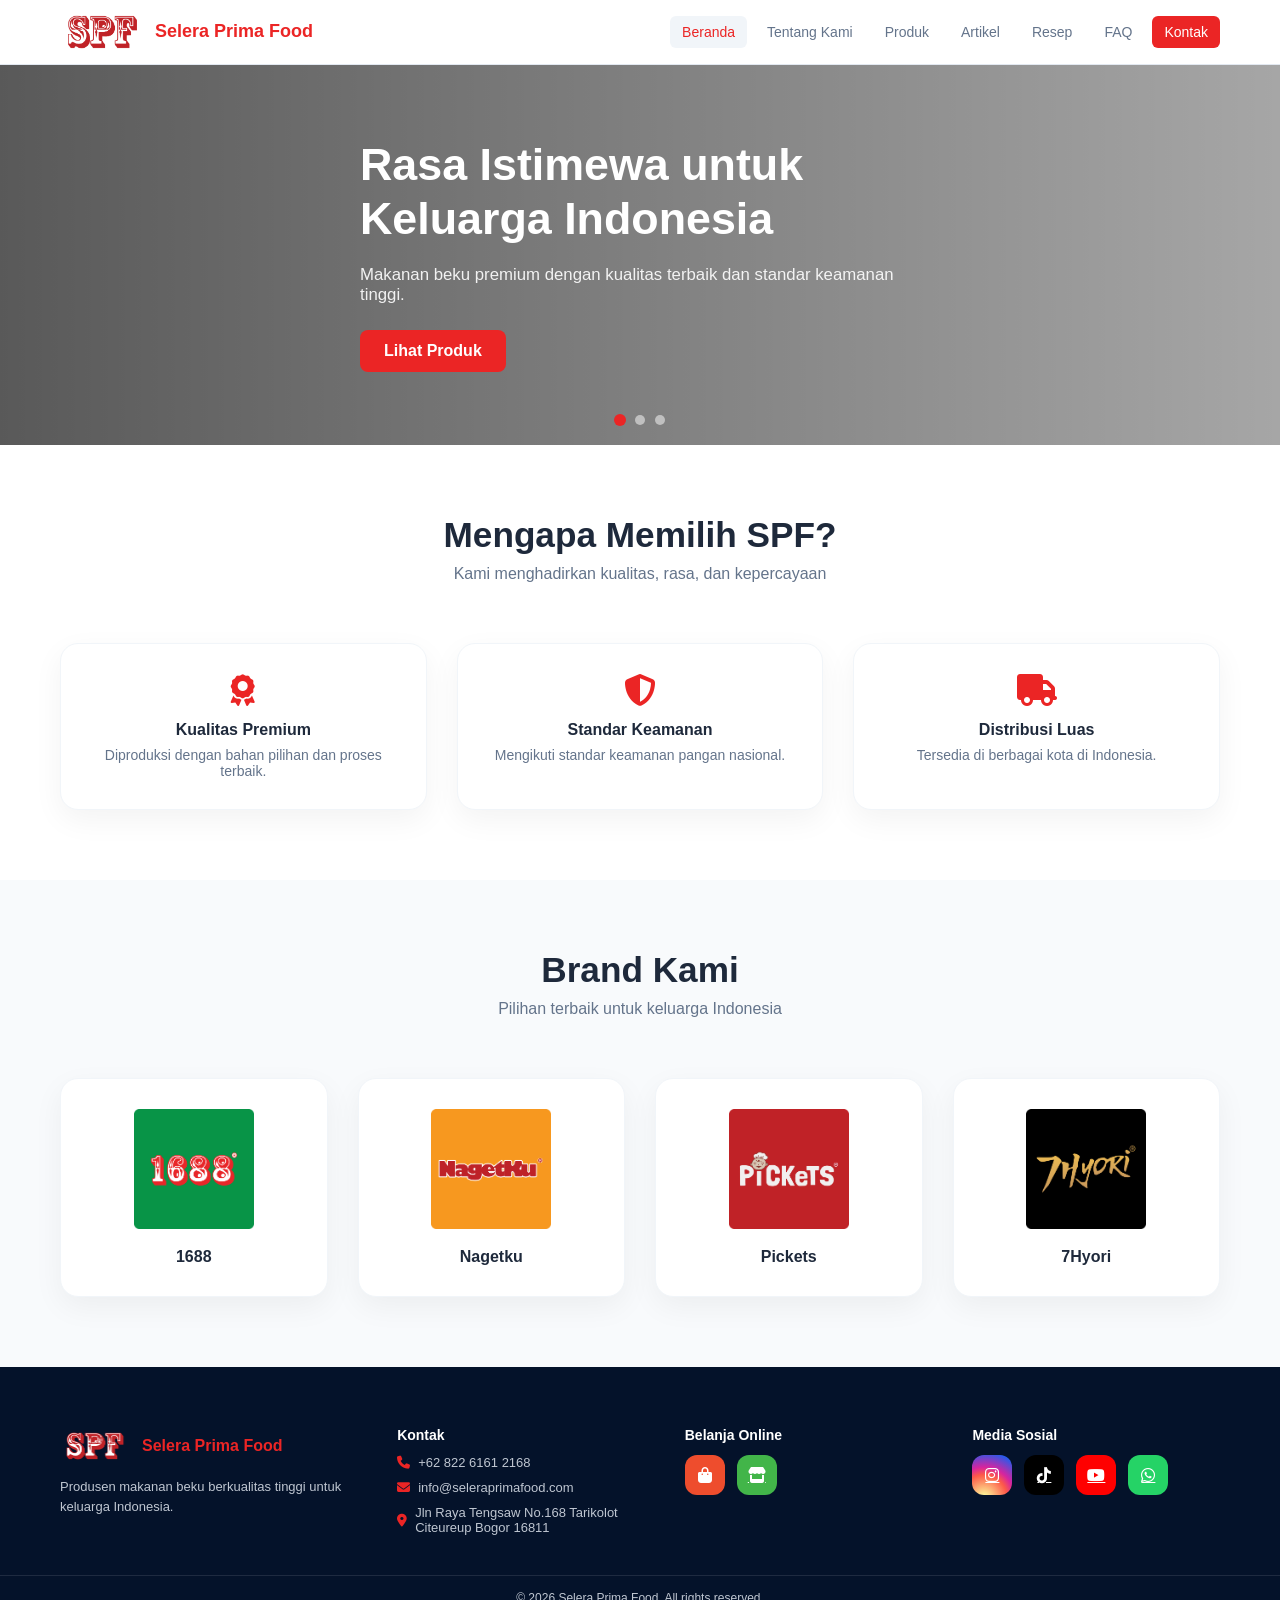
==== index.html @ e2262077 "fix index page" ====
<!DOCTYPE html>
<html lang="id">
<head>
<meta charset="UTF-8">
<meta name="viewport" content="width=device-width, initial-scale=1.0">
<title>Selera Prima Food - Beranda</title>

<link rel="stylesheet" href="asset/style.css">
<link rel="stylesheet" href="https://cdnjs.cloudflare.com/ajax/libs/font-awesome/6.5.0/css/all.min.css">
</head>

<body>

<!-- HEADER -->
<header class="header">
  <div class="container nav-container">

    <a href="beranda.html" class="brand">
      <img src="images/LOGO SPF.png" width="85">
      <span class="brand-text">Selera Prima Food</span>
    </a>

    <nav class="desktop-nav">
      <a href="beranda.html" class="nav-link active">Beranda</a>
      <a href="tentang-kami.html" class="nav-link">Tentang Kami</a>
      <a href="produk.html" class="nav-link">Produk</a>
      <a href="artikel.html" class="nav-link">Artikel</a>
      <a href="resep.html" class="nav-link">Resep</a>
      <a href="faq.html" class="nav-link">FAQ</a>
      <a href="kontak.html" class="nav-link btn-contact">Kontak</a>
    </nav>

  </div>
</header>

<!-- HERO -->
<section class="hero-slider" style="height:35vh; min-height:380px;">
  <div class="slide active" style="background-image:url('images/KELUARGA.png')">
    <div class="hero-content container">
      <h1>Rasa Istimewa untuk Keluarga Indonesia</h1>
      <p>Makanan beku premium dengan kualitas terbaik dan standar keamanan tinggi.</p>
      <a href="produk.html" class="hero-btn">Lihat Produk</a>
    </div>
  </div>

  <div class="slide" style="background-image:url('images/slice.jpeg')">
    <div class="hero-content container">
      <h1>Kualitas Terbaik & Terpercaya</h1>
      <p>Diproduksi dengan standar keamanan pangan terbaik.</p>
      <a href="produk.html" class="hero-btn">Lihat Produk</a>
    </div>
  </div>

  <div class="slide" style="background-image:url('images/1.png')">
    <div class="hero-content container">
      <h1>Kualitas Terbaik & Terpercaya</h1>
      <p>Diproduksi dengan standar keamanan pangan terbaik.</p>
      <a href="produk.html" class="hero-btn">Lihat Produk</a>
    </div>
  </div>

  <div class="slider-dots">
    <span class="dot active"></span>
    <span class="dot"></span>
    <span class="dot"></span>
  </div>
</section>

<!-- KEUNGGULAN -->
<section class="section" style="background:white;">
  <div class="container">

    <div class="section-header">
      <h2>Mengapa Memilih SPF?</h2>
      <p>Kami menghadirkan kualitas, rasa, dan kepercayaan</p>
    </div>

    <div class="brand-grid">

      <div class="brand-card">
        <i class="fas fa-award fa-2x" style="color:#eb2525;margin-bottom:15px;"></i>
        <h4>Kualitas Premium</h4>
        <p style="font-size:14px;color:#64748b;">Diproduksi dengan bahan pilihan dan proses terbaik.</p>
      </div>

      <div class="brand-card">
        <i class="fas fa-shield-halved fa-2x" style="color:#eb2525;margin-bottom:15px;"></i>
        <h4>Standar Keamanan</h4>
        <p style="font-size:14px;color:#64748b;">Mengikuti standar keamanan pangan nasional.</p>
      </div>

      <div class="brand-card">
        <i class="fas fa-truck fa-2x" style="color:#eb2525;margin-bottom:15px;"></i>
        <h4>Distribusi Luas</h4>
        <p style="font-size:14px;color:#64748b;">Tersedia di berbagai kota di Indonesia.</p>
      </div>

    </div>
  </div>
</section>

<!-- BRAND -->
<section class="section">
  <div class="container">

    <div class="section-header">
      <h2>Brand Kami</h2>
      <p>Pilihan terbaik untuk keluarga Indonesia</p>
    </div>

    <div class="brand-grid">

      <div class="brand-card">
        <img src="images/LOGO BRAND-01.png">
        <h4>1688</h4>
      </div>

      <div class="brand-card">
        <img src="images/LOGO BRAND-02.png">
        <h4>Nagetku</h4>
      </div>

      <div class="brand-card">
        <img src="images/LOGO BRAND-03.png">
        <h4>Pickets</h4>
      </div>

      <div class="brand-card">
        <img src="images/LOGO BRAND-04.png">
        <h4>7Hyori</h4>
      </div>

    </div>
  </div>
</section>

<!-- FOOTER -->
<footer class="main-footer">
  <div class="container footer-grid">

    <div>
      <div class="footer-brand">
        <img src="images/LOGO SPF.png" class="footer-logo">
        <h3 class="footer-title">Selera Prima Food</h3>
      </div>
      <p class="footer-desc">
        Produsen makanan beku berkualitas tinggi untuk keluarga Indonesia.
      </p>
    </div>

    <div>
  <h4>Kontak</h4>
  <div class="footer-links">

    <a href="tel:+6282261612168" class="contact-item">
      <i class="fas fa-phone"></i>
      <span>+62 822 6161 2168</span>
    </a>

    <a href="mailto:info@seleraprimafood.com" class="contact-item">
      <i class="fas fa-envelope"></i>
      <span>info@seleraprimafood.com</span>
    </a>

    <a href="https://www.google.com/maps/search/?api=1&query=Jln+Raya+Tengsaw+No.168+Tarikolot+Citeureup+Bogor+16811"
       target="_blank"
       class="contact-item">
      <i class="fas fa-location-dot"></i>
      <span>Jln Raya Tengsaw No.168 Tarikolot Citeureup Bogor 16811</span>
    </a>

  </div>
</div>

    <div>
      <h4>Belanja Online</h4>
      <div class="footer-social">
        <a href="https://shopee.co.id/" target="_blank" class="ecommerce-icon shopee"><i class="fas fa-bag-shopping"></i></a>
        <a href="https://www.tokopedia.com/" target="_blank" class="ecommerce-icon tokopedia"><i class="fas fa-store"></i></a>
      </div>
    </div>

   <div>
  <h4>Media Sosial</h4>
  <div class="footer-social">

    <a href="https://www.instagram.com/seleraprimafood/" target="_blank" class="instagram">
      <i class="fab fa-instagram"></i>
    </a>

    <a href="https://www.tiktok.com/@selera.prima.food" target="_blank" class="tiktok">
      <i class="fab fa-tiktok"></i>
    </a>

    <a href="https://youtube.com/@seleraprimafood" target="_blank" class="youtube">
      <i class="fab fa-youtube"></i>
    </a>

    <a href="https://wa.me/6282261612168" target="_blank" class="whatsapp-icon">
      <i class="fab fa-whatsapp"></i>
    </a>

  </div>
</div> 

  </div>

  <div class="footer-bottom">
    © 2026 Selera Prima Food. All rights reserved.
  </div>
</footer>

<script src="js/slider.js"></script>
</body>
</html>
---- asset/style.css ----
/* =====================================================
   ROOT & RESET
===================================================== */

:root{
  --primary:#eb2525;
  --primary-dark:#c81e1e;
  --dark:#04122a;
  --text:#1e293b;
  --muted:#64748b;
  --light:#f1f5f9;
}

*{
  margin:0;
  padding:0;
  box-sizing:border-box;
  font-family:'Inter',sans-serif;
}

body{
  background:#ffffff;
  color:var(--text);
  overflow-x:hidden;
}

.container{
  max-width:1200px;
  margin:auto;
  padding:0 20px;
}

/* =====================================================
   HEADER
===================================================== */

.header{
  position:sticky;
  top:0;
  z-index:1000;
  background:#ffffff;
  border-bottom:1px solid #e2e8f0;
}

.nav-container{
  display:flex;
  align-items:center;
  justify-content:space-between;
  height:64px;
}

.brand{
  display:flex;
  align-items:center;
  gap:10px;
  text-decoration:none;
}

.brand-text{
  font-size:18px;
  font-weight:700;
  color:var(--primary);
}

.desktop-nav{
  display:flex;
  gap:8px;
  align-items:center;
}

.nav-link{
  text-decoration:none;
  font-size:14px;
  font-weight:500;
  color:var(--muted);
  padding:8px 12px;
  border-radius:6px;
  transition:.2s;
}

.nav-link:hover,
.nav-link.active{
  background:var(--light);
  color:var(--primary);
}

.btn-contact{
  background:var(--primary);
  color:#fff !important;
}

.btn-contact:hover{
  background:var(--primary-dark);
}

/* =====================================================
   HERO SLIDER
===================================================== */

.hero-slider{
  position:relative;
  height:60vh;
  min-height:420px;
  overflow:hidden;
}

.slide{
  position:absolute;
  inset:0;
  background-size:cover;
  background-position:center;
  display:flex;
  align-items:center;
  opacity:0;
  transition:opacity 1s ease-in-out;
}

.slide::before{
  content:"";
  position:absolute;
  inset:0;
  background:linear-gradient(
    to right,
    rgba(0,0,0,.65),
    rgba(0,0,0,.35)
  );
}

.slide.active{
  opacity:1;
  z-index:1;
}

.hero-content{
  position:relative;
  z-index:2;
  color:#fff;
  max-width:600px;
}

.hero-content h1{
  font-size:2.8rem;
  font-weight:800;
  margin-bottom:20px;
}

.hero-content p{
  font-size:1.05rem;
  opacity:.9;
  margin-bottom:25px;
}

.hero-btn{
  display:inline-block;
  background:var(--primary);
  color:white;
  padding:12px 24px;
  border-radius:8px;
  text-decoration:none;
  font-weight:600;
  transition:.3s;
}

.hero-btn:hover{
  background:var(--primary-dark);
  transform:translateY(-3px);
}

/* =====================================================
   STATS
===================================================== */

.stats{
  margin-top:-40px;
  padding-bottom:60px;
}

.stats-grid{
  display:grid;
  gap:30px;
  grid-template-columns:repeat(auto-fit,minmax(220px,1fr));
}

.stat-card{
  background:white;
  padding:35px;
  border-radius:18px;
  text-align:center;
  box-shadow:0 20px 50px rgba(0,0,0,.08);
  transition:.4s;
}

.stat-card:hover{
  transform:translateY(-10px);
}

.stat-value{
  font-size:2.3rem;
  font-weight:800;
  color:var(--primary);
}

.stat-label{
  font-size:14px;
  color:var(--muted);
}

/* =====================================================
   BRAND SECTION
===================================================== */

.section{
  padding:100px 0;
  background:#f8fafc;
}

.section-header{
  text-align:center;
  margin-bottom:60px;
}

.section-header h2{
  font-size:2.2rem;
  margin-bottom:10px;
}

.section-header p{
  color:var(--muted);
}

.brand-grid{
  display:grid;
  gap:30px;
  grid-template-columns:repeat(auto-fit,minmax(220px,1fr));
}

.brand-card{
  background:white;
  padding:30px;
  border-radius:18px;
  text-align:center;
  box-shadow:0 10px 30px rgba(0,0,0,.05);
  transition:.4s;
}

.brand-card:hover{
  transform:translateY(-12px);
  box-shadow:0 30px 60px rgba(0,0,0,.1);
}

.brand-card img{
  max-width:120px;
  margin-bottom:15px;
  transition:.4s;
}

.brand-card:hover img{
  transform:scale(1.1);
}

/* =====================================================
   FOOTER
===================================================== */

.main-footer{
  background:var(--dark);
  color:#fff;
  padding:60px 0 20px;
}

.footer-grid{
  display:grid;
  grid-template-columns: 1.2fr 1fr 1fr 1fr;
  gap:40px;
}

@media(max-width:992px){
  .footer-grid{
    grid-template-columns:repeat(2,1fr);
  }
}

@media(max-width:600px){
  .footer-grid{
    grid-template-columns:1fr;
    text-align:center;
  }
}

.footer-brand{
  display:flex;
  align-items:center;
  gap:12px;
  margin-bottom:12px;
}

.footer-logo{
  width:70px;
}

.footer-title{
  font-size:16px;
  font-weight:700;
  color:var(--primary);
}

.footer-desc{
  font-size:13px;
  line-height:1.6;
  color:#bfc6d1; 
}

.main-footer h4{
  margin-bottom:12px;
  font-size:14px;
  font-weight:600;
}

.footer-links{
  display:flex;
  flex-direction:column;
  gap:10px;
  font-size:13px;
}

.contact-item{
  display:flex;
  align-items:center;
  gap:8px;
  color:#bfc6d1;
  text-decoration:none;
  transition:.3s;
}

.contact-item i{
  color:var(--primary);
}

.contact-item:hover{
  color:white;
  transform:translateX(5px);
}

/* SOCIAL */

.footer-social{
  display:flex;
  gap:12px;
}

.footer-social a{
  width:40px;
  height:40px;
  border-radius:12px;
  display:flex;
  align-items:center;
  justify-content:center;
  color:white;
  font-size:16px;
  transition:.3s;
}

.footer-social a:hover{
  transform:translateY(-4px) scale(1.08);
}

/* Brand Colors */
.instagram{
  background: radial-gradient(circle at 30% 107%, 
  #fdf497 0%, #fd5949 45%, 
  #d6249f 60%, #285AEB 90%);
}

.tiktok{
  background:#000;
}

.youtube{
  background:#FF0000;
}

.whatsapp-icon{
  background:#25D366;
}

.ecommerce-icon.shopee{
  background:#ee4d2d;
}

.ecommerce-icon.tokopedia{
  background:#42b549;
}

.footer-bottom{
  margin-top:40px;
  border-top:1px solid rgba(255,255,255,.1);
  padding-top:15px;
  text-align:center;
  font-size:12px;
  color:#bfc6d1;
}
/* =====================================================
   SOCIAL & ECOMMERCE
===================================================== */

.footer-social{
  display:flex;
  gap:12px;
  margin-top:8px;
}

.footer-social a{
  width:40px;
  height:40px;
  border-radius:12px;
  display:flex;
  align-items:center;
  justify-content:center;
  background:#0f2c5a;
  transition:.3s;
  color:white;
  font-size:16px;
}

/* WhatsApp Icon */
.footer-social .whatsapp-icon{
  background:#25D366;
}

.footer-social .whatsapp-icon:hover{
  background:#1ebe5d;
}

.footer-social a:hover{
  transform:translateY(-4px);
}


/* Ecommerce Specific */

.ecommerce-icon.shopee{
  background:#ee4d2d;
}

.ecommerce-icon.tokopedia{
  background:#42b549;
}


/* EXTRA POLISH */

.hero-content h1{
  line-height:1.2;
}

.brand-card p{
  margin-top:8px;
}

.section{
  padding:70px 0;
}

.brand-card{
  border:1px solid #f1f5f9;
}

.brand-card:hover{
  border:1px solid #eb2525;
}

.main-footer{
  margin-top:0;
}

/* SOCIAL BRAND COLORS */

.footer-social a{
  transition:.3s;
}

/* Instagram */
.footer-social a.instagram{
  background: radial-gradient(circle at 30% 107%, 
  #fdf497 0%, #fdf497 5%, 
  #fd5949 45%, 
  #d6249f 60%, 
  #285AEB 90%);
}

/* TikTok */
.footer-social a.tiktok{
  background:#000000;
}

/* YouTube */
.footer-social a.youtube{
  background:#FF0000;
}

/* Hover Effect */
.footer-social a:hover{
  transform:translateY(-4px) scale(1.08);
}
/* ================================
   PRODUCT PAGE FIX
================================ */

.product-grid{
  display:grid;
  gap:25px;
  grid-template-columns:repeat(auto-fit,minmax(250px,1fr));
}

.card{
  background:white;
  border-radius:18px;
  overflow:hidden;
  border:1px solid #e2e8f0;
  transition:.4s;
  box-shadow:0 8px 20px rgba(0,0,0,.05);
  display:flex;
  flex-direction:column;
}

.card:hover{
  transform:translateY(-8px);
  box-shadow:0 20px 40px rgba(0,0,0,.1);
}

.card-image{
  height:220px;
  display:flex;
  align-items:center;
  justify-content:center;
  background:#f8fafc;
  padding:20px;
}

.card-image img{
  max-width:100%;
  max-height:100%;
  object-fit:contain;
  transition:.4s;
}

.card:hover img{
  transform:scale(1.05);
}

.card-body{
  padding:20px;
}

.badge{
  background:#f1f5f9;
  color:#64748b;
  padding:4px 10px;
  border-radius:6px;
  font-size:11px;
  font-weight:700;
  display:inline-block;
  margin-bottom:8px;
}

.product-name{
  font-size:16px;
  font-weight:700;
  margin-bottom:6px;
}

.product-desc{
  font-size:13px;
  color:#64748b;
  margin-bottom:12px;
}

.variant-list{
  display:flex;
  flex-wrap:wrap;
  gap:6px;
}

.variant-badge{
  background:rgba(235,37,37,.1);
  color:#eb2525;
  padding:4px 8px;
  border-radius:6px;
  font-size:11px;
  font-weight:600;
}

.pagination{
  display:flex;
  justify-content:center;
  gap:8px;
  margin-top:40px;
}

.pagination button{
  padding:6px 12px;
  border-radius:6px;
  border:1px solid #e2e8f0;
  background:white;
  cursor:pointer;
}

.pagination button.active{
  background:#eb2525;
  color:white;
  border-color:#eb2525;
}
/* ===============================
   PRODUCT FILTER UI POLISH
================================ */

.filter-btn{
  padding:10px 18px;
  border-radius:999px;
  border:1px solid #e2e8f0;
  background:#ffffff;
  cursor:pointer;
  font-size:13px;
  font-weight:500;
  transition:.3s ease;
}

.filter-btn:hover{
  background:#f1f5f9;
  transform:translateY(-2px);
}

.filter-btn.active{
  background:var(--primary);
  color:white;
  border-color:var(--primary);
  box-shadow:0 8px 20px rgba(235,37,37,.25);
}

select.filter-btn{
  appearance:none;
  padding-right:30px;
}

/* SEARCH INPUT */

.search-box{
  position:relative;
}

.search-box input{
  padding:10px 40px 10px 16px;
  border-radius:999px;
  border:1px solid #e2e8f0;
  font-size:13px;
  min-width:220px;
  transition:.3s;
}

.search-box input:focus{
  outline:none;
  border-color:var(--primary);
  box-shadow:0 0 0 3px rgba(235,37,37,.15);
}

.search-box i{
  position:absolute;
  right:15px;
  top:50%;
  transform:translateY(-50%);
  color:#94a3b8;
}
/* PRODUCT HERO SLIDER */
.product-slider{
  height:35vh;
  min-height:380px;
}
/* HERO TEXT ANIMATION */
.hero-content{
  opacity:0;
  transform:translateY(40px);
  transition:all .8s ease;
}

.slide.active .hero-content{
  opacity:1;
  transform:translateY(0);
}
/* SLIDER DOTS */
.slider-dots{
  position:absolute;
  bottom:20px;
  left:50%;
  transform:translateX(-50%);
  display:flex;
  gap:10px;
  z-index:5;
}

.dot{
  width:10px;
  height:10px;
  border-radius:50%;
  background:rgba(255,255,255,.5);
  transition:.3s;
  cursor:pointer;
}

.dot.active{
  background:#eb2525;
  transform:scale(1.2);
}
.product-slider .slide{
  background-attachment:fixed;
}
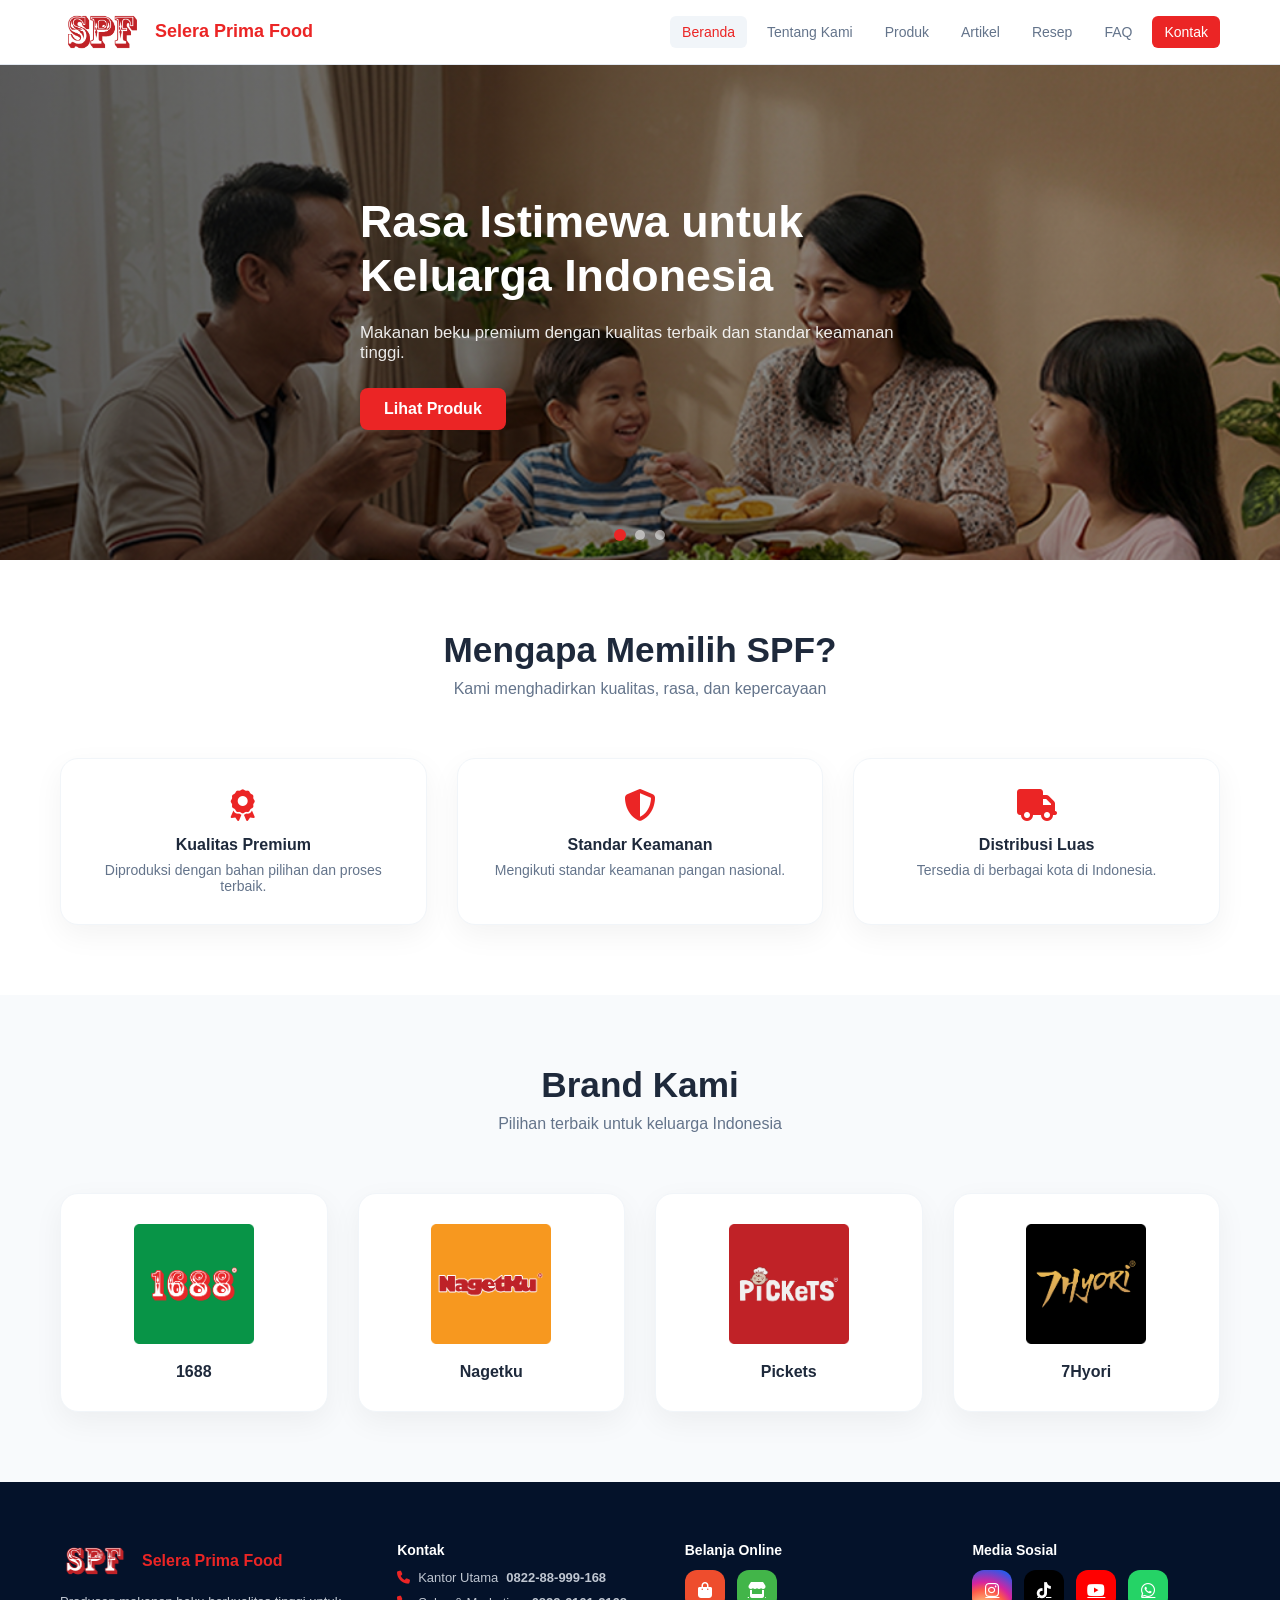
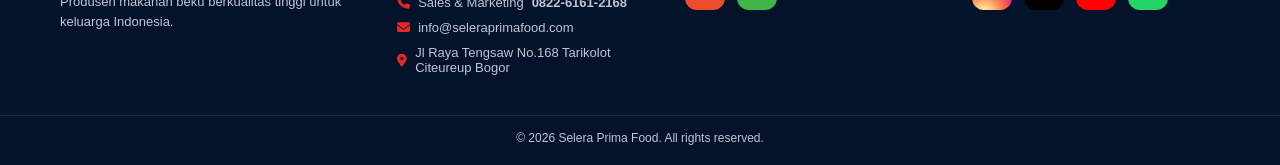
==== commit 849e18de: "fix index page" ====
--- a/index.html
+++ b/index.html
@@ -15,13 +15,13 @@
 <header class="header">
   <div class="container nav-container">
 
-    <a href="beranda.html" class="brand">
+    <a href="index.html" class="brand">
       <img src="images/LOGO SPF.png" width="85">
       <span class="brand-text">Selera Prima Food</span>
     </a>
 
     <nav class="desktop-nav">
-      <a href="beranda.html" class="nav-link active">Beranda</a>
+      <a href="index.html" class="nav-link active">Beranda</a>
       <a href="tentang-kami.html" class="nav-link">Tentang Kami</a>
       <a href="produk.html" class="nav-link">Produk</a>
       <a href="artikel.html" class="nav-link">Artikel</a>
@@ -34,8 +34,8 @@
 </header>
 
 <!-- HERO -->
-<section class="hero-slider" style="height:35vh; min-height:380px;">
-  <div class="slide active" style="background-image:url('images/KELUARGA.png')">
+<section class="hero-slider" style="height:55vh; min-height:380px;">
+  <div class="slide active" style="background-image:url('images/home.jpg')">
     <div class="hero-content container">
       <h1>Rasa Istimewa untuk Keluarga Indonesia</h1>
       <p>Makanan beku premium dengan kualitas terbaik dan standar keamanan tinggi.</p>
@@ -43,7 +43,7 @@
     </div>
   </div>
 
-  <div class="slide" style="background-image:url('images/slice.jpeg')">
+  <div class="slide" style="background-image:url('images/nerfeslider.jpg')">
     <div class="hero-content container">
       <h1>Kualitas Terbaik & Terpercaya</h1>
       <p>Diproduksi dengan standar keamanan pangan terbaik.</p>
@@ -51,7 +51,7 @@
     </div>
   </div>
 
-  <div class="slide" style="background-image:url('images/1.png')">
+  <div class="slide" style="background-image:url('images/dagingslider.jpg')">
     <div class="hero-content container">
       <h1>Kualitas Terbaik & Terpercaya</h1>
       <p>Diproduksi dengan standar keamanan pangan terbaik.</p>
@@ -148,13 +148,20 @@
       </p>
     </div>
 
-    <div>
+  <div>
   <h4>Kontak</h4>
   <div class="footer-links">
 
+    <a href="tel:+6282288999168" class="contact-item">
+      <i class="fas fa-phone"></i>
+      <span>Kantor Utama</span>
+      <strong>0822-88-999-168</strong>
+    </a>
+
     <a href="tel:+6282261612168" class="contact-item">
       <i class="fas fa-phone"></i>
-      <span>+62 822 6161 2168</span>
+      <span>Sales & Marketing</span>
+      <strong>0822-6161-2168</strong>
     </a>
 
     <a href="mailto:info@seleraprimafood.com" class="contact-item">
@@ -166,7 +173,7 @@
        target="_blank"
        class="contact-item">
       <i class="fas fa-location-dot"></i>
-      <span>Jln Raya Tengsaw No.168 Tarikolot Citeureup Bogor 16811</span>
+      <span>Jl Raya Tengsaw No.168 Tarikolot Citeureup Bogor</span>
     </a>
 
   </div>
--- a/asset/style.css
+++ b/asset/style.css
@@ -712,4 +712,5 @@
 }
 .product-slider .slide{
   background-attachment:fixed;
-}+}
+
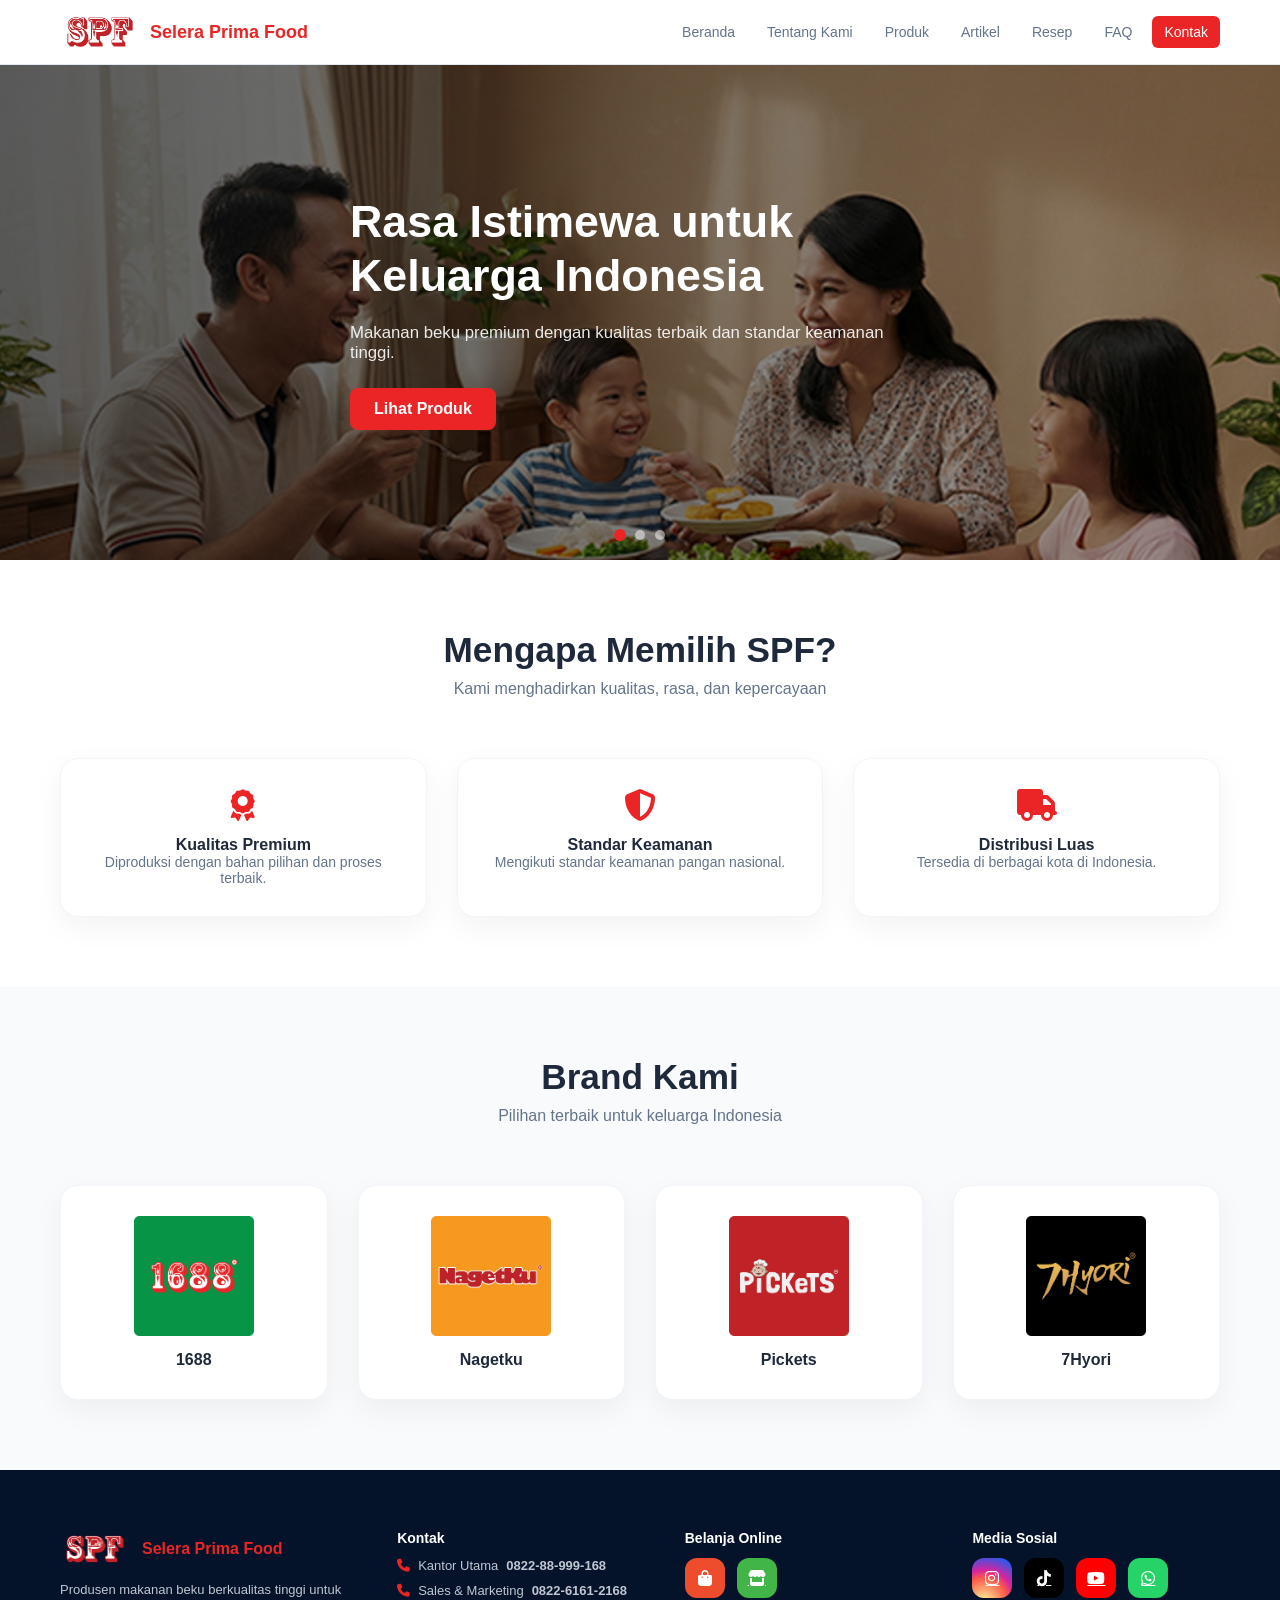
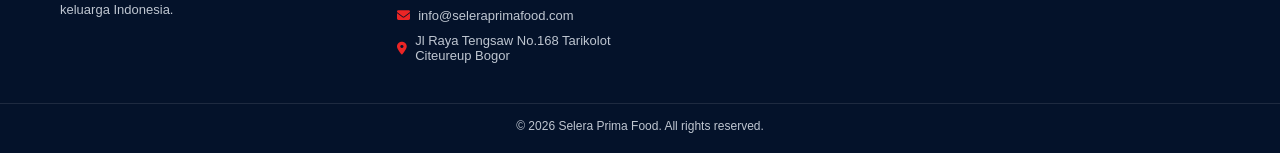
==== commit d87b22f1: "mobile optimization" ====
--- a/index.html
+++ b/index.html
@@ -13,15 +13,17 @@
 
 <!-- HEADER -->
 <header class="header">
+
   <div class="container nav-container">
 
-    <a href="index.html" class="brand">
-      <img src="images/LOGO SPF.png" width="85">
+    <a href="beranda.html" class="brand">
+      <img src="images/LOGO SPF.png" width="80">
       <span class="brand-text">Selera Prima Food</span>
     </a>
 
+    <!-- DESKTOP NAV -->
     <nav class="desktop-nav">
-      <a href="index.html" class="nav-link active">Beranda</a>
+      <a href="beranda.html" class="nav-link">Beranda</a>
       <a href="tentang-kami.html" class="nav-link">Tentang Kami</a>
       <a href="produk.html" class="nav-link">Produk</a>
       <a href="artikel.html" class="nav-link">Artikel</a>
@@ -30,7 +32,26 @@
       <a href="kontak.html" class="nav-link btn-contact">Kontak</a>
     </nav>
 
-  </div>
+    <!-- HAMBURGER -->
+    <div class="menu-toggle" id="menu-toggle">
+      <span></span>
+      <span></span>
+      <span></span>
+    </div>
+
+  </div>
+
+  <!-- MOBILE MENU -->
+  <div class="mobile-menu" id="mobile-menu">
+    <a href="beranda.html">Beranda</a>
+    <a href="tentang-kami.html">Tentang Kami</a>
+    <a href="produk.html">Produk</a>
+    <a href="artikel.html">Artikel</a>
+    <a href="resep.html">Resep</a>
+    <a href="faq.html">FAQ</a>
+    <a href="kontak.html" class="mobile-contact">Kontak</a>
+  </div>
+
 </header>
 
 <!-- HERO -->
--- a/asset/style.css
+++ b/asset/style.css
@@ -1,5 +1,5 @@
 /* =====================================================
-   ROOT & RESET
+ROOT & RESET
 ===================================================== */
 
 :root{
@@ -18,20 +18,30 @@
   font-family:'Inter',sans-serif;
 }
 
+html,body{
+  overflow-x:hidden;
+}
+
 body{
   background:#ffffff;
   color:var(--text);
-  overflow-x:hidden;
+}
+
+img{
+  max-width:100%;
+  height:auto;
+  display:block;
 }
 
 .container{
   max-width:1200px;
   margin:auto;
   padding:0 20px;
-}
-
-/* =====================================================
-   HEADER
+  width:100%;
+}
+
+/* =====================================================
+HEADER
 ===================================================== */
 
 .header{
@@ -47,6 +57,7 @@
   align-items:center;
   justify-content:space-between;
   height:64px;
+  flex-wrap:wrap;
 }
 
 .brand{
@@ -94,7 +105,7 @@
 }
 
 /* =====================================================
-   HERO SLIDER
+HERO SLIDER
 ===================================================== */
 
 .hero-slider{
@@ -136,12 +147,14 @@
   z-index:2;
   color:#fff;
   max-width:600px;
+  padding:0 10px;
 }
 
 .hero-content h1{
   font-size:2.8rem;
   font-weight:800;
   margin-bottom:20px;
+  line-height:1.2;
 }
 
 .hero-content p{
@@ -167,7 +180,7 @@
 }
 
 /* =====================================================
-   STATS
+STATS
 ===================================================== */
 
 .stats{
@@ -206,11 +219,11 @@
 }
 
 /* =====================================================
-   BRAND SECTION
+BRAND SECTION
 ===================================================== */
 
 .section{
-  padding:100px 0;
+  padding:70px 0;
   background:#f8fafc;
 }
 
@@ -241,25 +254,23 @@
   text-align:center;
   box-shadow:0 10px 30px rgba(0,0,0,.05);
   transition:.4s;
+  border:1px solid #f1f5f9;
 }
 
 .brand-card:hover{
   transform:translateY(-12px);
   box-shadow:0 30px 60px rgba(0,0,0,.1);
+  border:1px solid #eb2525;
 }
 
 .brand-card img{
   max-width:120px;
+  margin:auto;
   margin-bottom:15px;
-  transition:.4s;
-}
-
-.brand-card:hover img{
-  transform:scale(1.1);
-}
-
-/* =====================================================
-   FOOTER
+}
+
+/* =====================================================
+FOOTER
 ===================================================== */
 
 .main-footer{
@@ -285,6 +296,15 @@
     grid-template-columns:1fr;
     text-align:center;
   }
+
+  .footer-brand{
+    justify-content:center;
+  }
+
+  .footer-links{
+    align-items:center;
+  }
+
 }
 
 .footer-brand{
@@ -341,11 +361,14 @@
   transform:translateX(5px);
 }
 
-/* SOCIAL */
+/* =====================================================
+SOCIAL
+===================================================== */
 
 .footer-social{
   display:flex;
   gap:12px;
+  margin-top:8px;
 }
 
 .footer-social a{
@@ -355,16 +378,13 @@
   display:flex;
   align-items:center;
   justify-content:center;
+  transition:.3s;
   color:white;
   font-size:16px;
-  transition:.3s;
-}
-
-.footer-social a:hover{
-  transform:translateY(-4px) scale(1.08);
-}
-
-/* Brand Colors */
+}
+
+/* brand colors */
+
 .instagram{
   background: radial-gradient(circle at 30% 107%, 
   #fdf497 0%, #fd5949 45%, 
@@ -389,6 +409,10 @@
 
 .ecommerce-icon.tokopedia{
   background:#42b549;
+}
+
+.footer-social a:hover{
+  transform:translateY(-4px) scale(1.08);
 }
 
 .footer-bottom{
@@ -399,112 +423,10 @@
   font-size:12px;
   color:#bfc6d1;
 }
-/* =====================================================
-   SOCIAL & ECOMMERCE
-===================================================== */
-
-.footer-social{
-  display:flex;
-  gap:12px;
-  margin-top:8px;
-}
-
-.footer-social a{
-  width:40px;
-  height:40px;
-  border-radius:12px;
-  display:flex;
-  align-items:center;
-  justify-content:center;
-  background:#0f2c5a;
-  transition:.3s;
-  color:white;
-  font-size:16px;
-}
-
-/* WhatsApp Icon */
-.footer-social .whatsapp-icon{
-  background:#25D366;
-}
-
-.footer-social .whatsapp-icon:hover{
-  background:#1ebe5d;
-}
-
-.footer-social a:hover{
-  transform:translateY(-4px);
-}
-
-
-/* Ecommerce Specific */
-
-.ecommerce-icon.shopee{
-  background:#ee4d2d;
-}
-
-.ecommerce-icon.tokopedia{
-  background:#42b549;
-}
-
-
-/* EXTRA POLISH */
-
-.hero-content h1{
-  line-height:1.2;
-}
-
-.brand-card p{
-  margin-top:8px;
-}
-
-.section{
-  padding:70px 0;
-}
-
-.brand-card{
-  border:1px solid #f1f5f9;
-}
-
-.brand-card:hover{
-  border:1px solid #eb2525;
-}
-
-.main-footer{
-  margin-top:0;
-}
-
-/* SOCIAL BRAND COLORS */
-
-.footer-social a{
-  transition:.3s;
-}
-
-/* Instagram */
-.footer-social a.instagram{
-  background: radial-gradient(circle at 30% 107%, 
-  #fdf497 0%, #fdf497 5%, 
-  #fd5949 45%, 
-  #d6249f 60%, 
-  #285AEB 90%);
-}
-
-/* TikTok */
-.footer-social a.tiktok{
-  background:#000000;
-}
-
-/* YouTube */
-.footer-social a.youtube{
-  background:#FF0000;
-}
-
-/* Hover Effect */
-.footer-social a:hover{
-  transform:translateY(-4px) scale(1.08);
-}
-/* ================================
-   PRODUCT PAGE FIX
-================================ */
+
+/* =====================================================
+PRODUCT GRID
+===================================================== */
 
 .product-grid{
   display:grid;
@@ -541,11 +463,6 @@
   max-width:100%;
   max-height:100%;
   object-fit:contain;
-  transition:.4s;
-}
-
-.card:hover img{
-  transform:scale(1.05);
 }
 
 .card-body{
@@ -610,6 +527,42 @@
   color:white;
   border-color:#eb2525;
 }
+
+/* =====================================================
+MOBILE OPTIMIZATION
+===================================================== */
+
+@media(max-width:768px){
+
+.hero-slider{
+  height:50vh;
+}
+
+.hero-content h1{
+  font-size:1.9rem;
+}
+
+.hero-content p{
+  font-size:0.95rem;
+}
+
+.section{
+  padding:50px 0;
+}
+
+.stat-card{
+  padding:25px;
+}
+
+.brand-card{
+  padding:25px;
+}
+
+.footer-social{
+  justify-content:center;
+}
+
+}
 /* ===============================
    PRODUCT FILTER UI POLISH
 ================================ */
@@ -714,3 +667,90 @@
   background-attachment:fixed;
 }
 
+/* ===============================
+PREMIUM MOBILE NAVBAR
+================================ */
+
+.menu-toggle{
+display:none;
+flex-direction:column;
+gap:5px;
+cursor:pointer;
+}
+
+.menu-toggle span{
+width:25px;
+height:3px;
+background:#04122a;
+border-radius:3px;
+transition:.3s;
+}
+
+/* MOBILE MENU */
+
+.mobile-menu{
+position:fixed;
+top:0;
+right:-100%;
+width:75%;
+height:100vh;
+background:white;
+display:flex;
+flex-direction:column;
+padding:80px 30px;
+gap:20px;
+transition:.4s ease;
+z-index:999;
+box-shadow:-10px 0 30px rgba(0,0,0,.1);
+}
+
+.mobile-menu a{
+text-decoration:none;
+font-size:18px;
+font-weight:500;
+color:#1e293b;
+}
+
+.mobile-menu a:hover{
+color:#eb2525;
+}
+
+.mobile-contact{
+background:#eb2525;
+color:white !important;
+padding:10px 15px;
+border-radius:8px;
+text-align:center;
+}
+
+.mobile-menu.active{
+right:0;
+}
+
+/* ANIMATION HAMBURGER */
+
+.menu-toggle.active span:nth-child(1){
+transform:rotate(45deg) translateY(8px);
+}
+
+.menu-toggle.active span:nth-child(2){
+opacity:0;
+}
+
+.menu-toggle.active span:nth-child(3){
+transform:rotate(-45deg) translateY(-8px);
+}
+
+/* RESPONSIVE */
+
+@media(max-width:768px){
+
+.desktop-nav{
+display:none;
+}
+
+.menu-toggle{
+display:flex;
+}
+
+}
